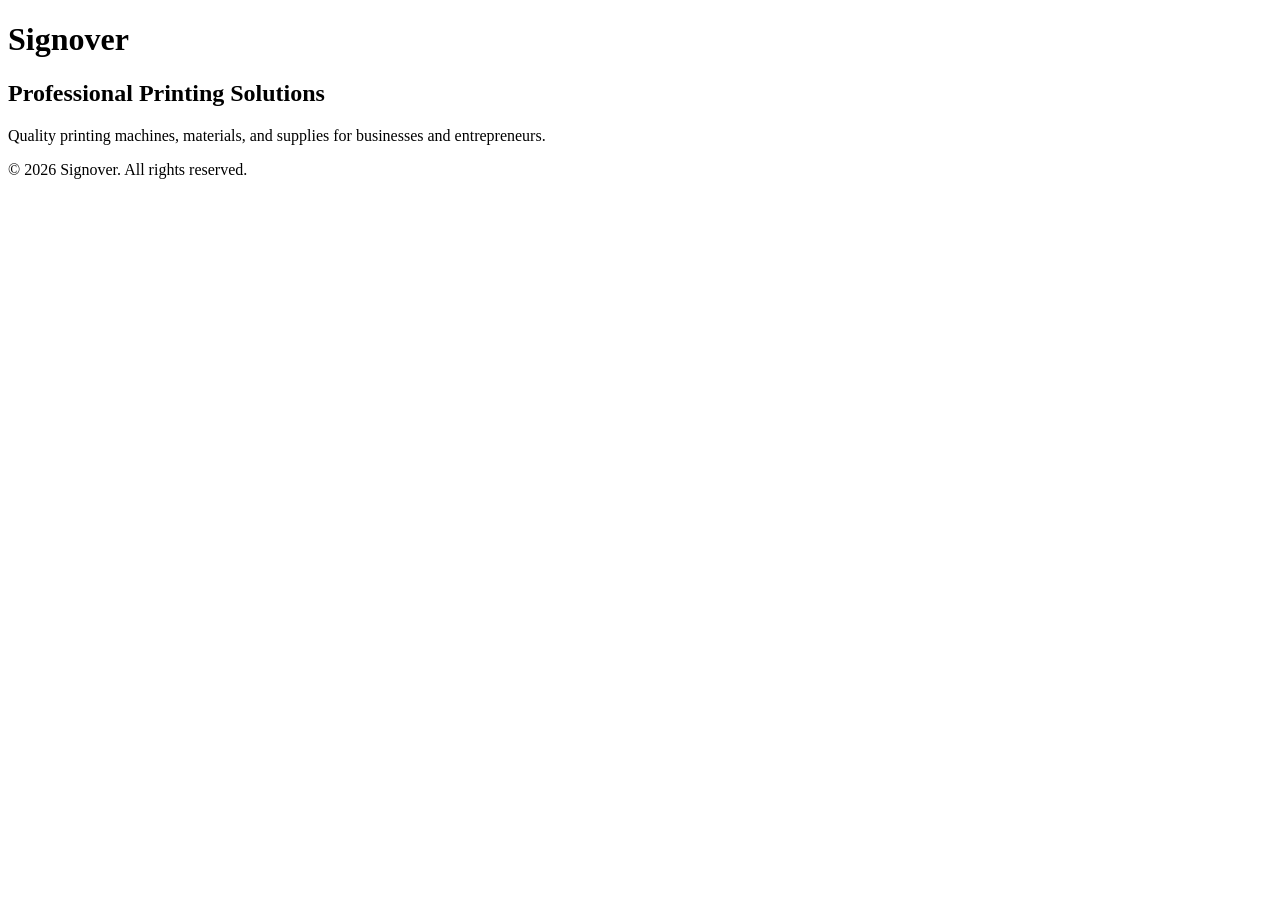
==== frontend/index.html @ e07a8430 "Create Signover website foundation" ====
<!DOCTYPE html>
<html lang="en">

<head>

    <meta charset="UTF-8">

    <meta name="viewport" content="width=device-width, initial-scale=1.0">

    <title>Signover | Printing Solutions</title>

    <link rel="stylesheet" href="css/style.css">

</head>


<body>


    <header>

        <h1>Signover</h1>

    </header>


    <main>

        <h2>Professional Printing Solutions</h2>

        <p>
            Quality printing machines, materials,
            and supplies for businesses and entrepreneurs.
        </p>

    </main>


    <footer>

        <p>
            © 2026 Signover. All rights reserved.
        </p>

    </footer>


</body>


</html>
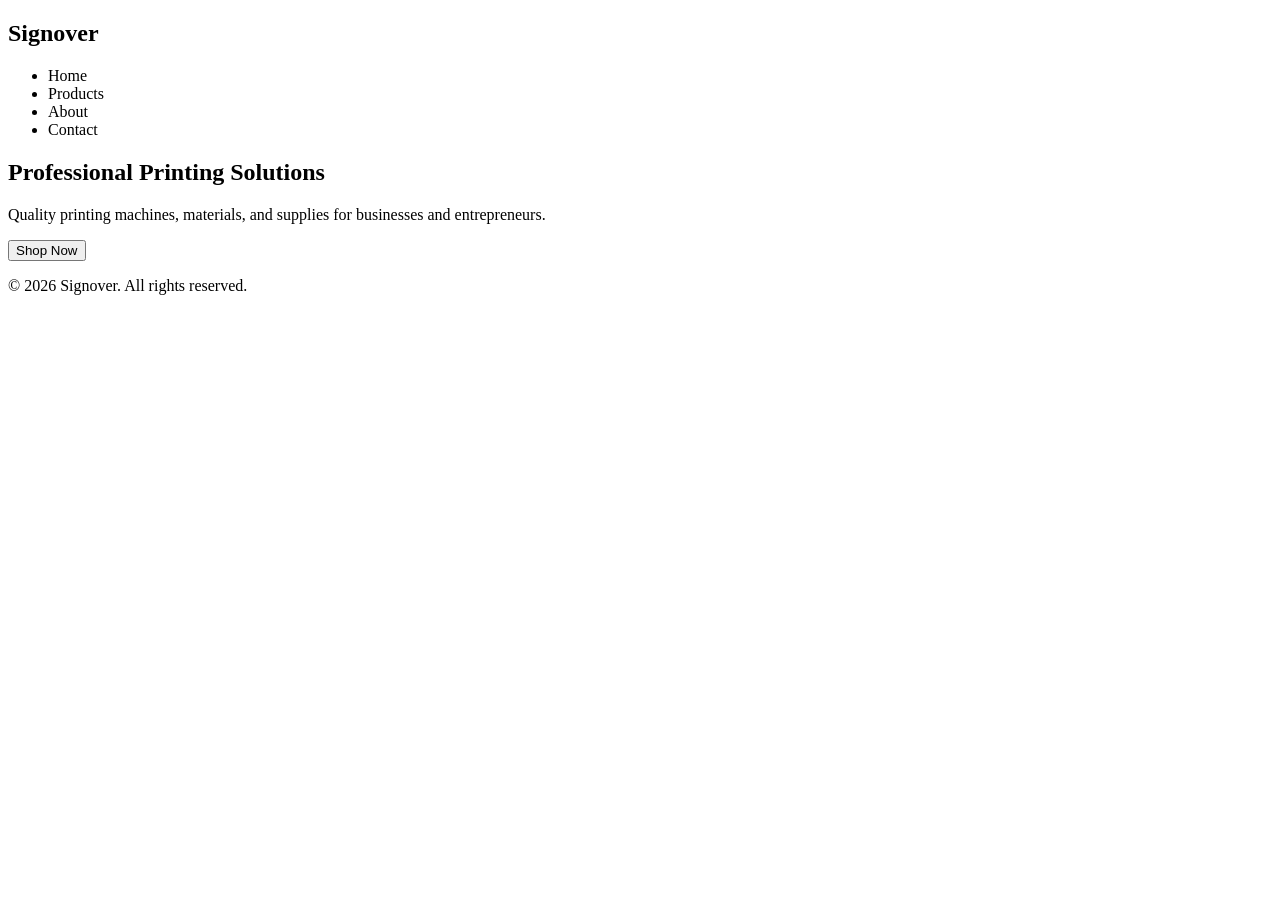
==== commit edcc9932: "frontend" ====
--- a/frontend/index.html
+++ b/frontend/index.html
@@ -2,40 +2,60 @@
 <html lang="en">
 
 <head>
-
     <meta charset="UTF-8">
-
     <meta name="viewport" content="width=device-width, initial-scale=1.0">
 
     <title>Signover | Printing Solutions</title>
 
     <link rel="stylesheet" href="css/style.css">
-
 </head>
 
 
 <body>
 
-
+    <!-- Navigation -->
     <header>
 
-        <h1>Signover</h1>
+        <nav>
+
+            <h1>Signover</h1>
+
+            <ul>
+                <li>Home</li>
+                <li>Products</li>
+                <li>About</li>
+                <li>Contact</li>
+            </ul>
+
+        </nav>
 
     </header>
 
 
+    <!-- Main Content -->
     <main>
 
-        <h2>Professional Printing Solutions</h2>
+        <section>
 
-        <p>
-            Quality printing machines, materials,
-            and supplies for businesses and entrepreneurs.
-        </p>
+            <h2>
+                Professional Printing Solutions
+            </h2>
+
+            <p>
+                Quality printing machines, materials,
+                and supplies for businesses and entrepreneurs.
+            </p>
+
+            <button>
+                Shop Now
+            </button>
+
+        </section>
 
     </main>
 
 
+    <!-- Footer -->
     <footer>
 
         <p>
@@ -47,5 +67,4 @@
 
 </body>
 
-
 </html>
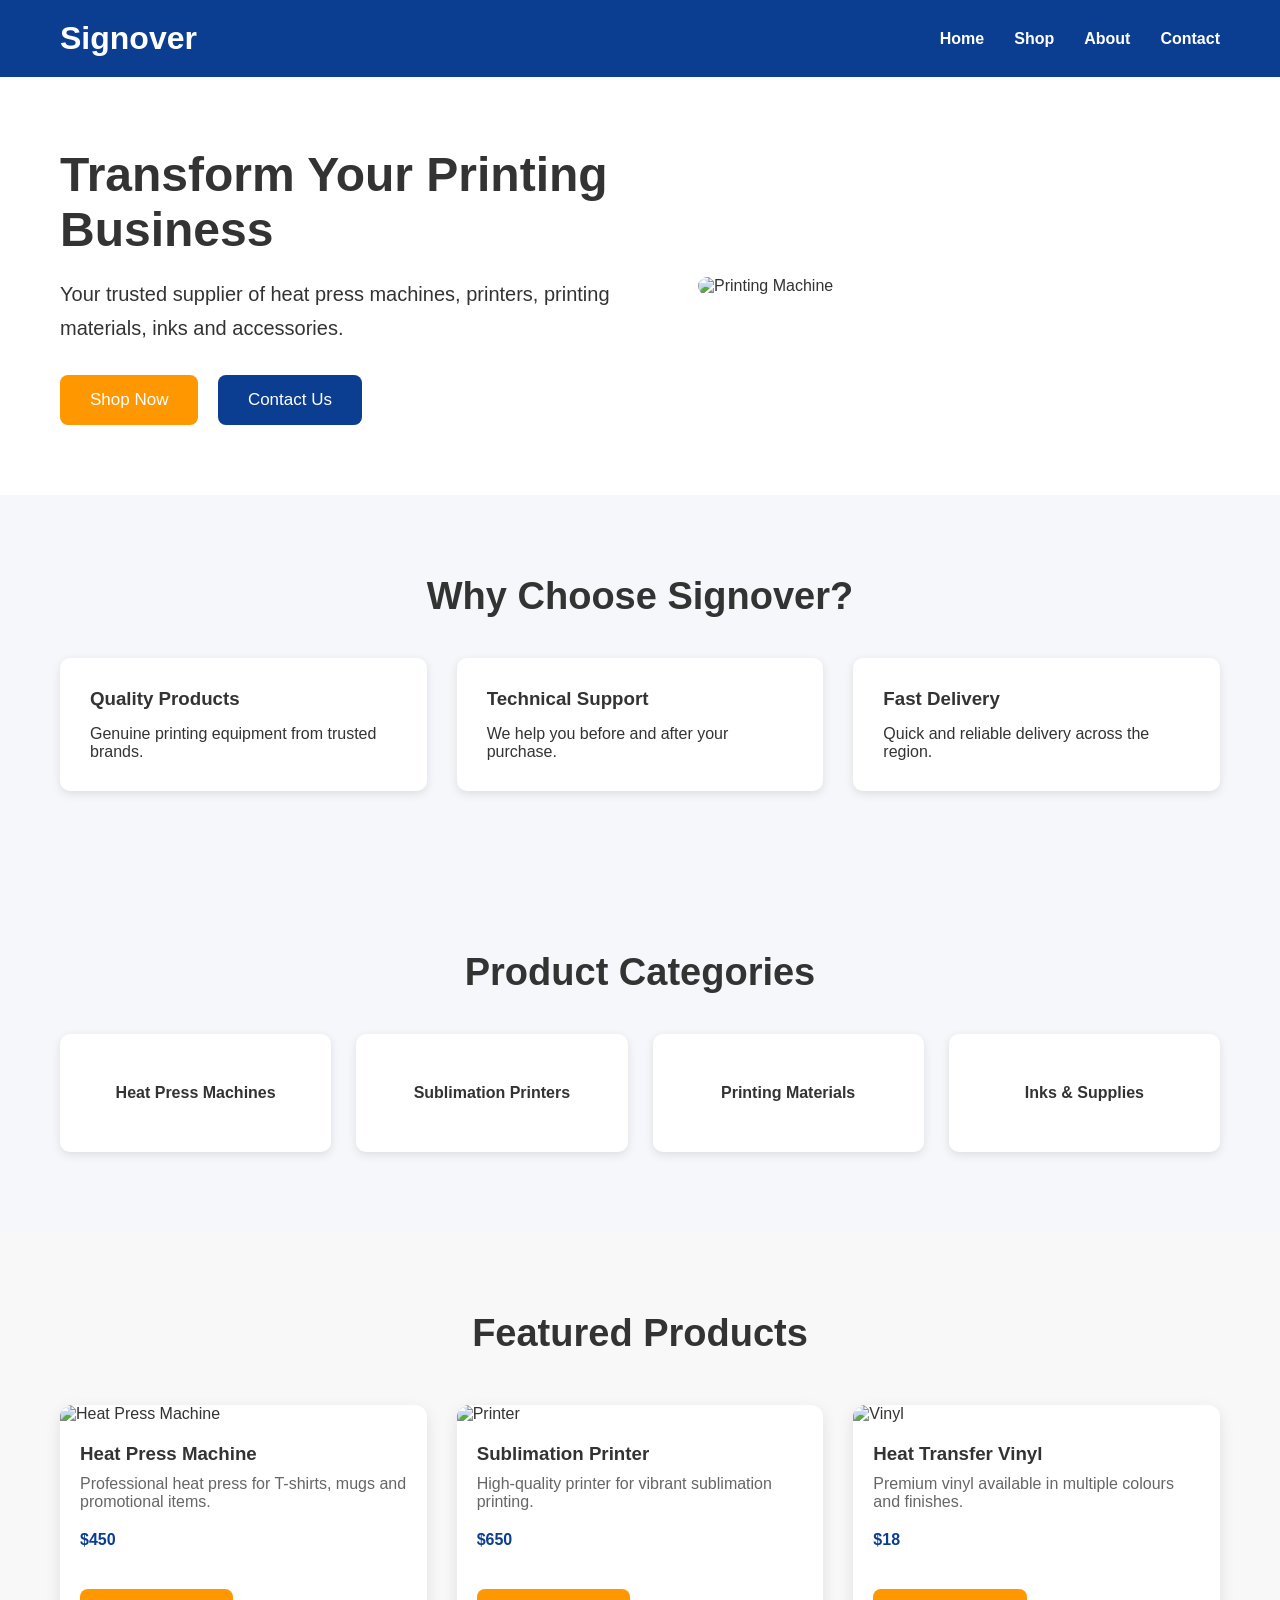
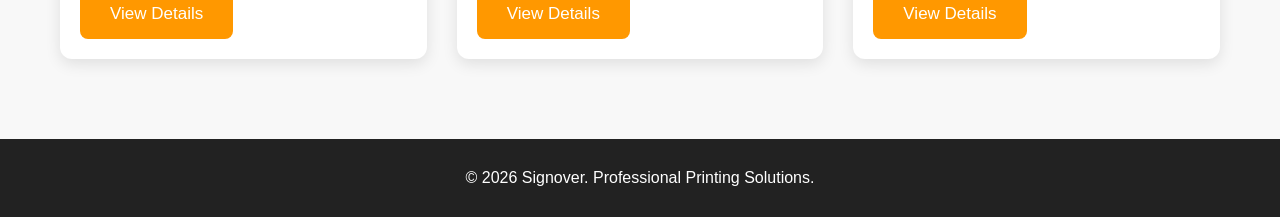
==== commit 336232d4: "new signover" ====
--- a/frontend/index.html
+++ b/frontend/index.html
@@ -2,18 +2,20 @@
 <html lang="en">
 
 <head>
+
     <meta charset="UTF-8">
     <meta name="viewport" content="width=device-width, initial-scale=1.0">
 
-    <title>Signover | Printing Solutions</title>
+    <title>Signover | Printing Machines & Supplies</title>
 
     <link rel="stylesheet" href="css/style.css">
+
 </head>
 
-
 <body>
 
-    <!-- Navigation -->
+    <!-- ================= HEADER ================= -->
+
     <header>
 
         <nav>
@@ -21,50 +23,207 @@
             <h1>Signover</h1>
 
             <ul>
-                <li>Home</li>
-                <li>Products</li>
-                <li>About</li>
-                <li>Contact</li>
+
+                <li><a href="#">Home</a></li>
+                <li><a href="#">Shop</a></li>
+                <li><a href="#">About</a></li>
+                <li><a href="#">Contact</a></li>
+
             </ul>
 
         </nav>
 
     </header>
 
-
-    <!-- Main Content -->
+    <!-- ================= HERO ================= -->
+
     <main>
 
-        <section>
-
-            <h2>
-                Professional Printing Solutions
-            </h2>
+        <section class="hero">
+
+            <div class="hero-text">
+
+                <h2>
+                    Transform Your Printing Business
+                </h2>
+
+                <p>
+
+                    Your trusted supplier of heat press machines,
+                    printers, printing materials,
+                    inks and accessories.
+
+                </p>
+
+                <button>Shop Now</button>
+
+                <button class="secondary-btn">
+                    Contact Us
+                </button>
+
+            </div>
+
+            <div class="hero-image">
+
+                <img
+                    src="images/printing-machine.jpg"
+                    alt="Printing Machine">
+
+            </div>
+
+        </section>
+        
+
+        <!-- ================= WHY US ================= -->
+
+        <section class="why-us">
+
+            <h2>Why Choose Signover?</h2>
+
+            <div class="features">
+
+                <div class="feature">
+
+                    <h3>Quality Products</h3>
+
+                    <p>
+                        Genuine printing equipment from trusted brands.
+                    </p>
+
+                </div>
+
+                <div class="feature">
+
+                    <h3>Technical Support</h3>
+
+                    <p>
+                        We help you before and after your purchase.
+                    </p>
+
+                </div>
+
+                <div class="feature">
+
+                    <h3>Fast Delivery</h3>
+
+                    <p>
+                        Quick and reliable delivery across the region.
+                    </p>
+
+                </div>
+
+            </div>
+
+        </section>
+
+        <!-- ================= CATEGORIES ================= -->
+
+        <section class="categories">
+
+            <h2>Product Categories</h2>
+
+            <div class="category-grid">
+
+                <div class="card">
+                    Heat Press Machines
+                </div>
+
+                <div class="card">
+                    Sublimation Printers
+                </div>
+
+                <div class="card">
+                    Printing Materials
+                </div>
+
+                <div class="card">
+                    Inks & Supplies
+                </div>
+
+            </div>
+
+        </section>
+
+        <!-- ================= FEATURED PRODUCTS ================= -->
+
+<section class="products">
+
+    <h2>Featured Products</h2>
+
+    <div class="product-grid">
+
+        <div class="product-card">
+
+            <img src="images/heat-press.jpg" alt="Heat Press Machine">
+
+            <h3>Heat Press Machine</h3>
 
             <p>
-                Quality printing machines, materials,
-                and supplies for businesses and entrepreneurs.
+                Professional heat press for T-shirts,
+                mugs and promotional items.
             </p>
 
-            <button>
-                Shop Now
-            </button>
-
-        </section>
+            <h4>$450</h4>
+
+            <button>View Details</button>
+
+        </div>
+
+
+        <div class="product-card">
+
+            <img src="images/printer.jpg" alt="Printer">
+
+            <h3>Sublimation Printer</h3>
+
+            <p>
+                High-quality printer for vibrant
+                sublimation printing.
+            </p>
+
+            <h4>$650</h4>
+
+            <button>View Details</button>
+
+        </div>
+
+
+        <div class="product-card">
+
+            <img src="images/vinyl.jpg" alt="Vinyl">
+
+            <h3>Heat Transfer Vinyl</h3>
+
+            <p>
+                Premium vinyl available in multiple
+                colours and finishes.
+            </p>
+
+            <h4>$18</h4>
+
+            <button>View Details</button>
+
+        </div>
+
+    </div>
+
+</section>
 
     </main>
 
-
-    <!-- Footer -->
+    <!-- ================= FOOTER ================= -->
+
     <footer>
 
         <p>
-            © 2026 Signover. All rights reserved.
+
+            © 2026 Signover.
+            Professional Printing Solutions.
+
         </p>
 
     </footer>
 
-
 </body>
 
 </html>
--- a/frontend/css/style.css
+++ b/frontend/css/style.css
@@ -0,0 +1,346 @@
+/* =========================
+   GLOBAL STYLES
+========================= */
+
+*{
+    margin:0;
+    padding:0;
+    box-sizing:border-box;
+}
+
+body{
+
+    font-family:Arial, Helvetica, sans-serif;
+    background:#f5f7fa;
+    color:#333;
+
+}
+
+/* =========================
+   HEADER
+========================= */
+
+header{
+
+    background:#0b3d91;
+    padding:20px 60px;
+
+}
+
+nav{
+
+    display:flex;
+    justify-content:space-between;
+    align-items:center;
+
+}
+
+nav h1{
+
+    color:white;
+    font-size:32px;
+
+}
+
+nav ul{
+
+    display:flex;
+    gap:30px;
+    list-style:none;
+
+}
+
+nav a{
+
+    text-decoration:none;
+    color:white;
+    font-weight:bold;
+
+}
+
+nav a:hover{
+
+    color:#ff9800;
+
+}
+
+/* =========================
+   HERO SECTION
+========================= */
+
+.hero{
+
+    display:flex;
+    justify-content:space-between;
+    align-items:center;
+
+    padding:70px 60px;
+
+    background:white;
+
+}
+
+.hero-text{
+
+    width:50%;
+
+}
+
+.hero-text h2{
+
+    font-size:48px;
+    margin-bottom:20px;
+
+}
+
+.hero-text p{
+
+    font-size:20px;
+    line-height:1.7;
+    margin-bottom:30px;
+
+}
+
+.hero-image{
+
+    width:45%;
+
+}
+
+.hero-image img{
+
+    width:100%;
+    border-radius:15px;
+
+}
+
+/* =========================
+   BUTTONS
+========================= */
+
+button{
+
+    background:#ff9800;
+    color:white;
+
+    border:none;
+
+    padding:15px 30px;
+
+    margin-right:15px;
+
+    font-size:17px;
+
+    cursor:pointer;
+
+    border-radius:8px;
+
+}
+
+.secondary-btn{
+
+    background:#0b3d91;
+
+}
+
+button:hover{
+
+    opacity:.9;
+
+}
+
+/* =========================
+   WHY US
+========================= */
+
+.why-us{
+
+    padding:80px 60px;
+
+}
+
+.why-us h2{
+
+    text-align:center;
+
+    margin-bottom:40px;
+
+    font-size:38px;
+
+}
+
+.features{
+
+    display:flex;
+    gap:30px;
+
+}
+
+.feature{
+
+    flex:1;
+
+    background:white;
+
+    padding:30px;
+
+    border-radius:10px;
+
+    box-shadow:0 3px 10px rgba(0,0,0,.1);
+
+}
+
+.feature h3{
+
+    margin-bottom:15px;
+
+}
+
+/* =========================
+   CATEGORIES
+========================= */
+
+.categories{
+
+    padding:80px 60px;
+
+}
+
+.categories h2{
+
+    text-align:center;
+
+    margin-bottom:40px;
+
+    font-size:38px;
+
+}
+
+.category-grid{
+
+    display:grid;
+
+    grid-template-columns:repeat(4,1fr);
+
+    gap:25px;
+
+}
+
+.card{
+
+    background:white;
+
+    padding:50px 20px;
+
+    text-align:center;
+
+    font-weight:bold;
+
+    border-radius:10px;
+
+    box-shadow:0 3px 10px rgba(0,0,0,.1);
+
+    cursor:pointer;
+
+    transition:.3s;
+
+}
+
+.card:hover{
+
+    transform:translateY(-8px);
+
+}
+
+/* =========================
+   FOOTER
+========================= */
+
+footer{
+
+    background:#222;
+
+    color:white;
+
+    text-align:center;
+
+    padding:30px;
+
+}
+
+/* =========================
+   FEATURED PRODUCTS
+========================= */
+
+.products{
+
+    padding:80px 60px;
+    background:#f8f8f8;
+
+}
+
+.products h2{
+
+    text-align:center;
+    margin-bottom:50px;
+    font-size:38px;
+
+}
+
+.product-grid{
+
+    display:grid;
+    grid-template-columns:repeat(3,1fr);
+    gap:30px;
+
+}
+
+.product-card{
+
+    background:white;
+    border-radius:12px;
+    overflow:hidden;
+    box-shadow:0 5px 15px rgba(0,0,0,.1);
+    transition:.3s;
+
+}
+
+.product-card:hover{
+
+    transform:translateY(-10px);
+
+}
+
+.product-card img{
+
+    width:100%;
+    height:220px;
+    object-fit:cover;
+
+}
+
+.product-card h3{
+
+    padding:20px 20px 10px;
+
+}
+
+.product-card p{
+
+    padding:0 20px;
+    color:#666;
+
+}
+
+.product-card h4{
+
+    padding:20px;
+    color:#0b3d91;
+
+}
+
+.product-card button{
+
+    margin:20px;
+
+}
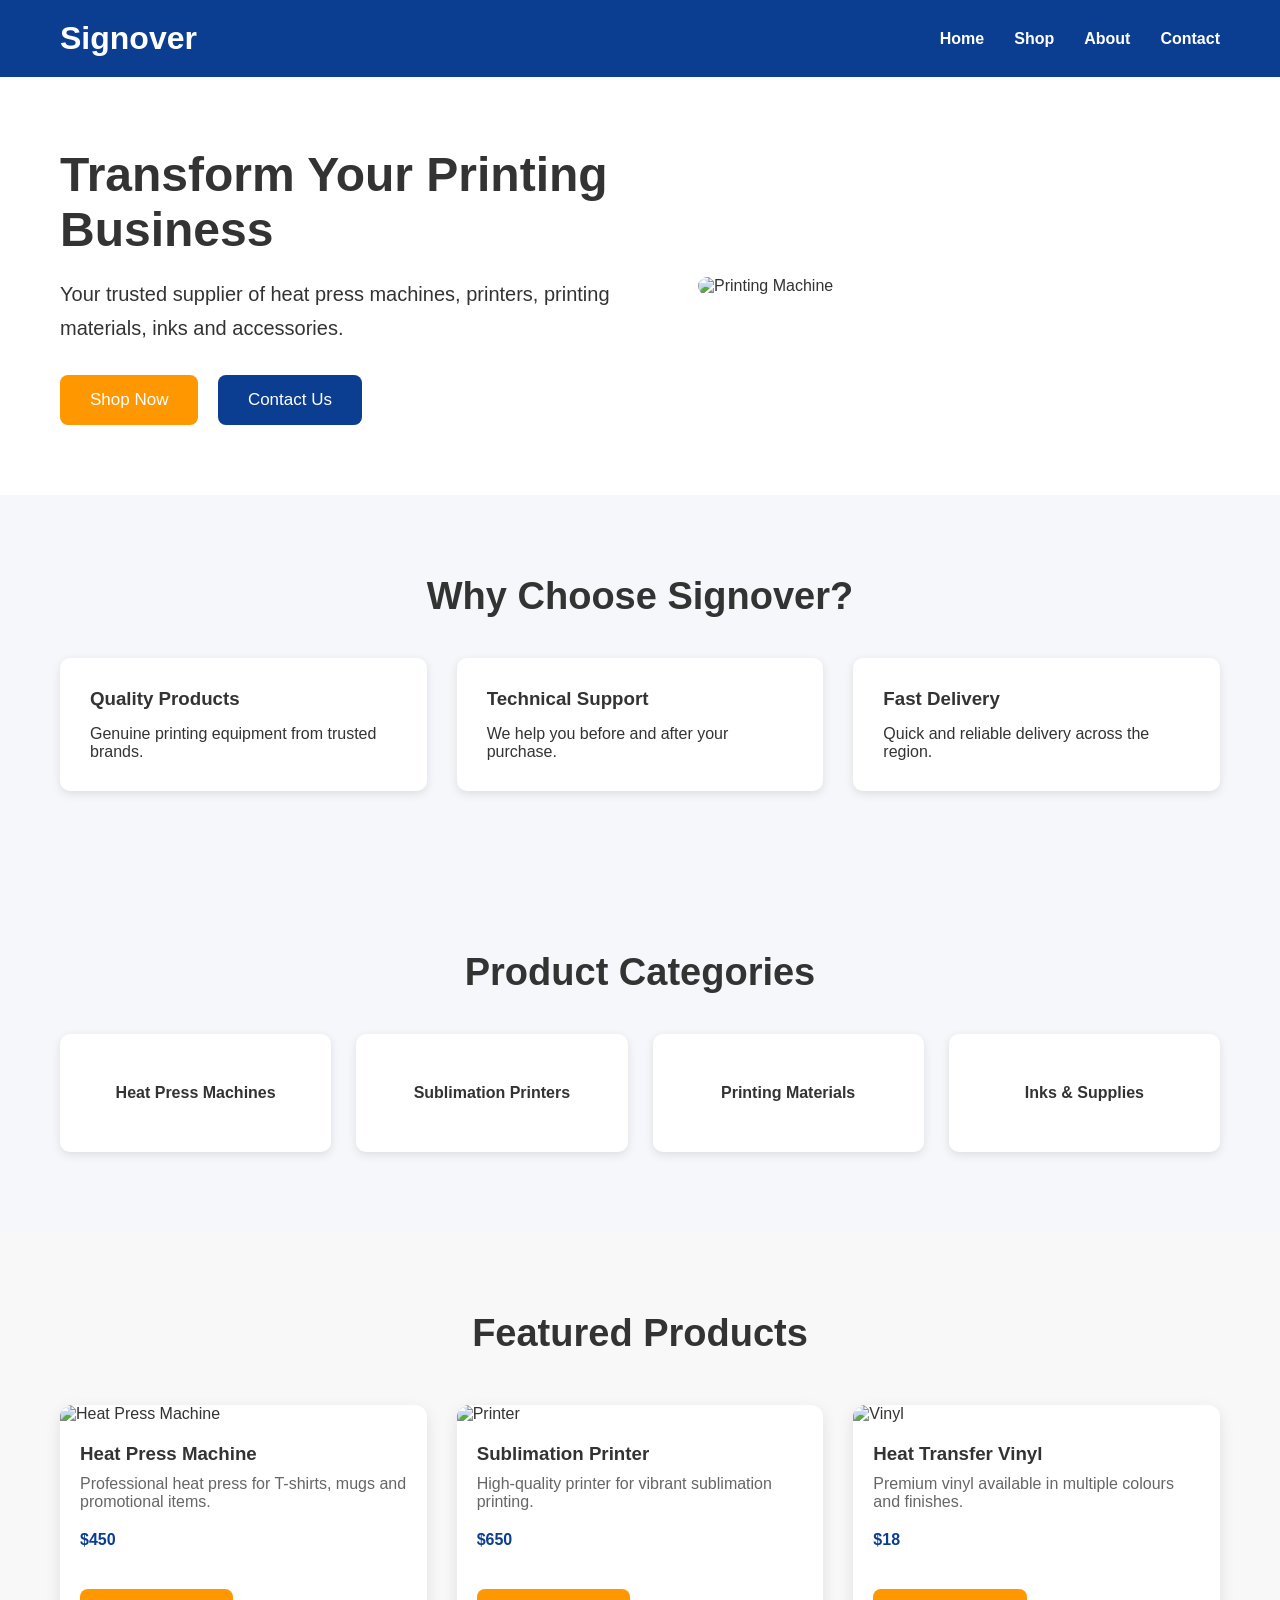
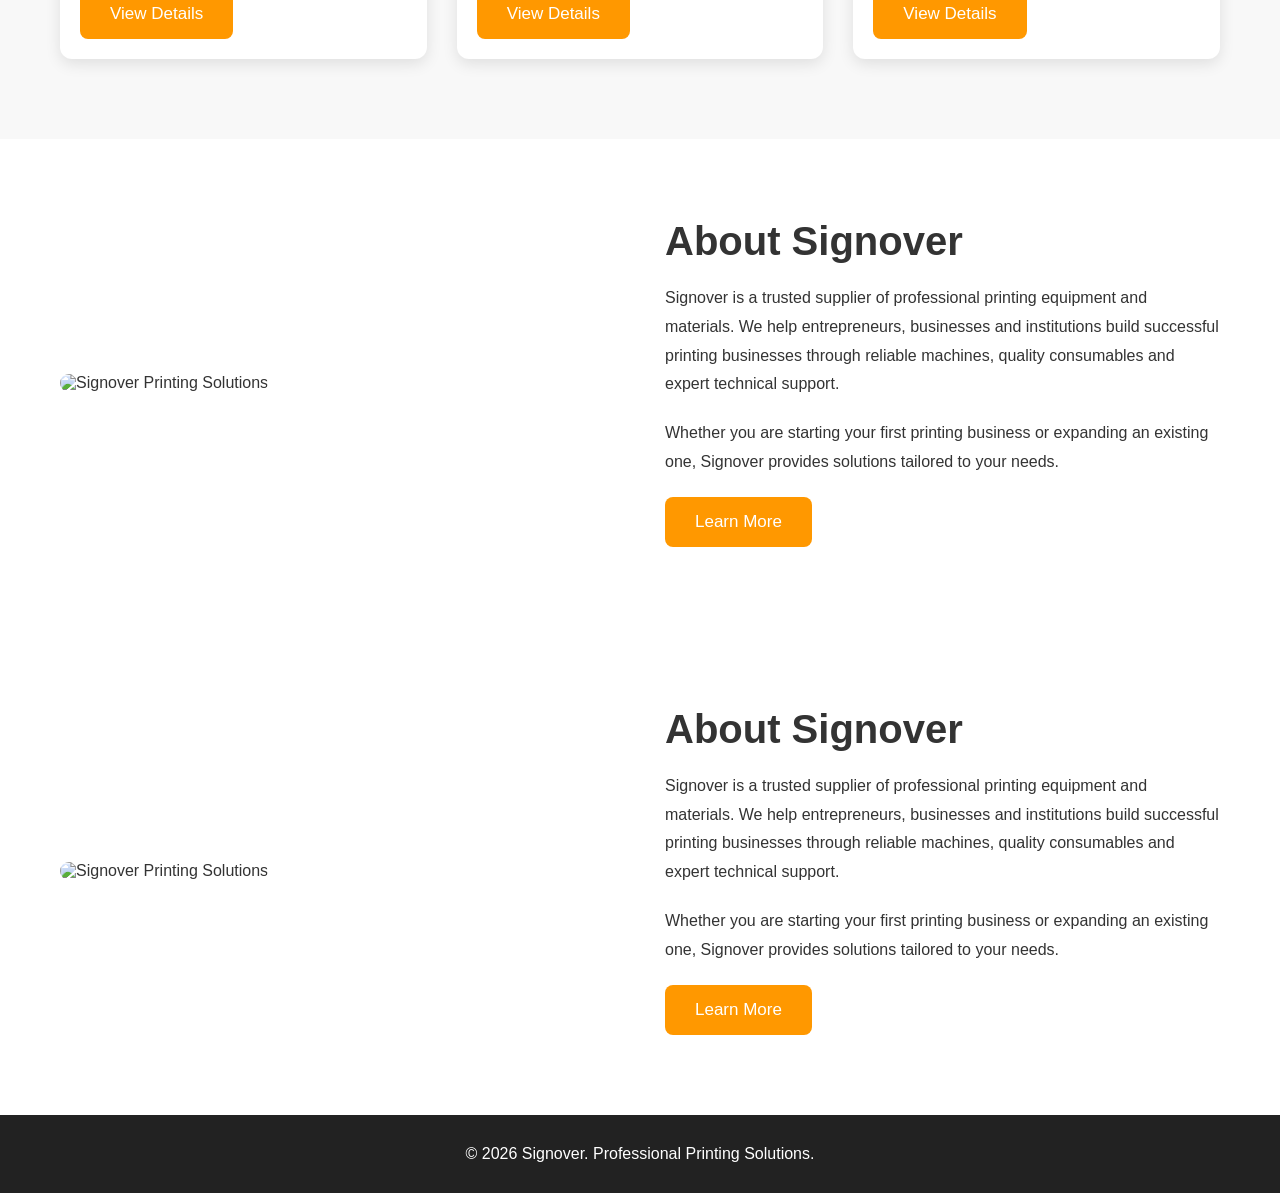
==== commit 94d534ce: "Add About section and featured brands" ====
--- a/frontend/index.html
+++ b/frontend/index.html
@@ -209,6 +209,86 @@
 
 </section>
 
+<!-- ================= ABOUT ================= -->
+
+<section class="about">
+
+    <div class="about-image">
+
+        <img src="assets/images/hero/about-signover.jpg"
+             alt="Signover Printing Solutions">
+
+    </div>
+
+    <div class="about-text">
+
+        <h2>About Signover</h2>
+
+        <p>
+
+            Signover is a trusted supplier of professional
+            printing equipment and materials. We help
+            entrepreneurs, businesses and institutions
+            build successful printing businesses through
+            reliable machines, quality consumables and
+            expert technical support.
+
+        </p>
+
+        <p>
+
+            Whether you are starting your first printing
+            business or expanding an existing one,
+            Signover provides solutions tailored to your needs.
+
+        </p>
+
+        <button>Learn More</button>
+
+    </div>
+
+</section>
+
+<!-- ================= ABOUT ================= -->
+
+<section class="about">
+
+    <div class="about-image">
+
+        <img src="assets/images/hero/about-signover.jpg"
+             alt="Signover Printing Solutions">
+
+    </div>
+
+    <div class="about-text">
+
+        <h2>About Signover</h2>
+
+        <p>
+
+            Signover is a trusted supplier of professional
+            printing equipment and materials. We help
+            entrepreneurs, businesses and institutions
+            build successful printing businesses through
+            reliable machines, quality consumables and
+            expert technical support.
+
+        </p>
+
+        <p>
+
+            Whether you are starting your first printing
+            business or expanding an existing one,
+            Signover provides solutions tailored to your needs.
+
+        </p>
+
+        <button>Learn More</button>
+
+    </div>
+
+</section>
+
     </main>
 
     <!-- ================= FOOTER ================= -->
--- a/frontend/css/style.css
+++ b/frontend/css/style.css
@@ -343,4 +343,55 @@
 
     margin:20px;
 
+}
+
+/* =========================
+   ABOUT SECTION
+========================= */
+
+.about{
+
+    display:flex;
+    justify-content:space-between;
+    align-items:center;
+
+    padding:80px 60px;
+
+    background:white;
+
+    gap:50px;
+
+}
+
+.about-image{
+
+    flex:1;
+
+}
+
+.about-image img{
+
+    width:100%;
+    border-radius:15px;
+
+}
+
+.about-text{
+
+    flex:1;
+
+}
+
+.about-text h2{
+
+    font-size:40px;
+    margin-bottom:20px;
+
+}
+
+.about-text p{
+
+    margin-bottom:20px;
+    line-height:1.8;
+
 }
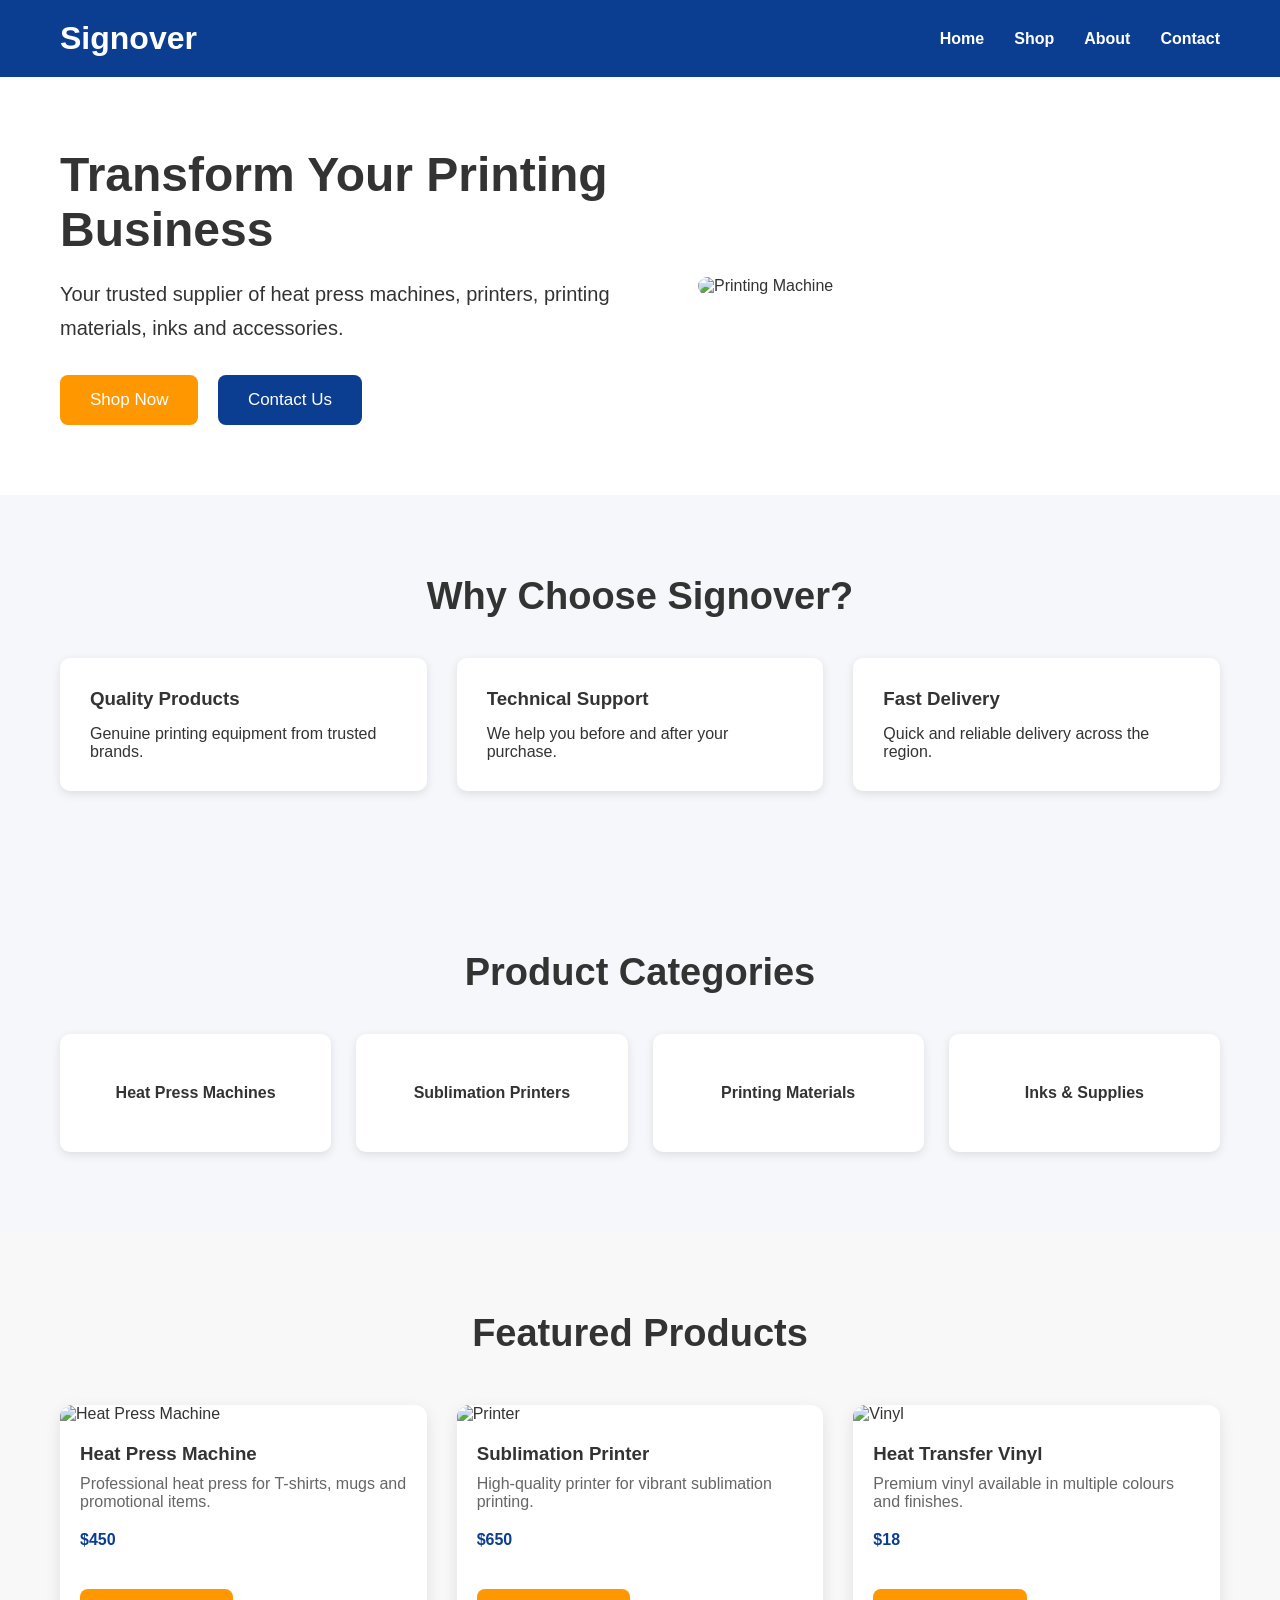
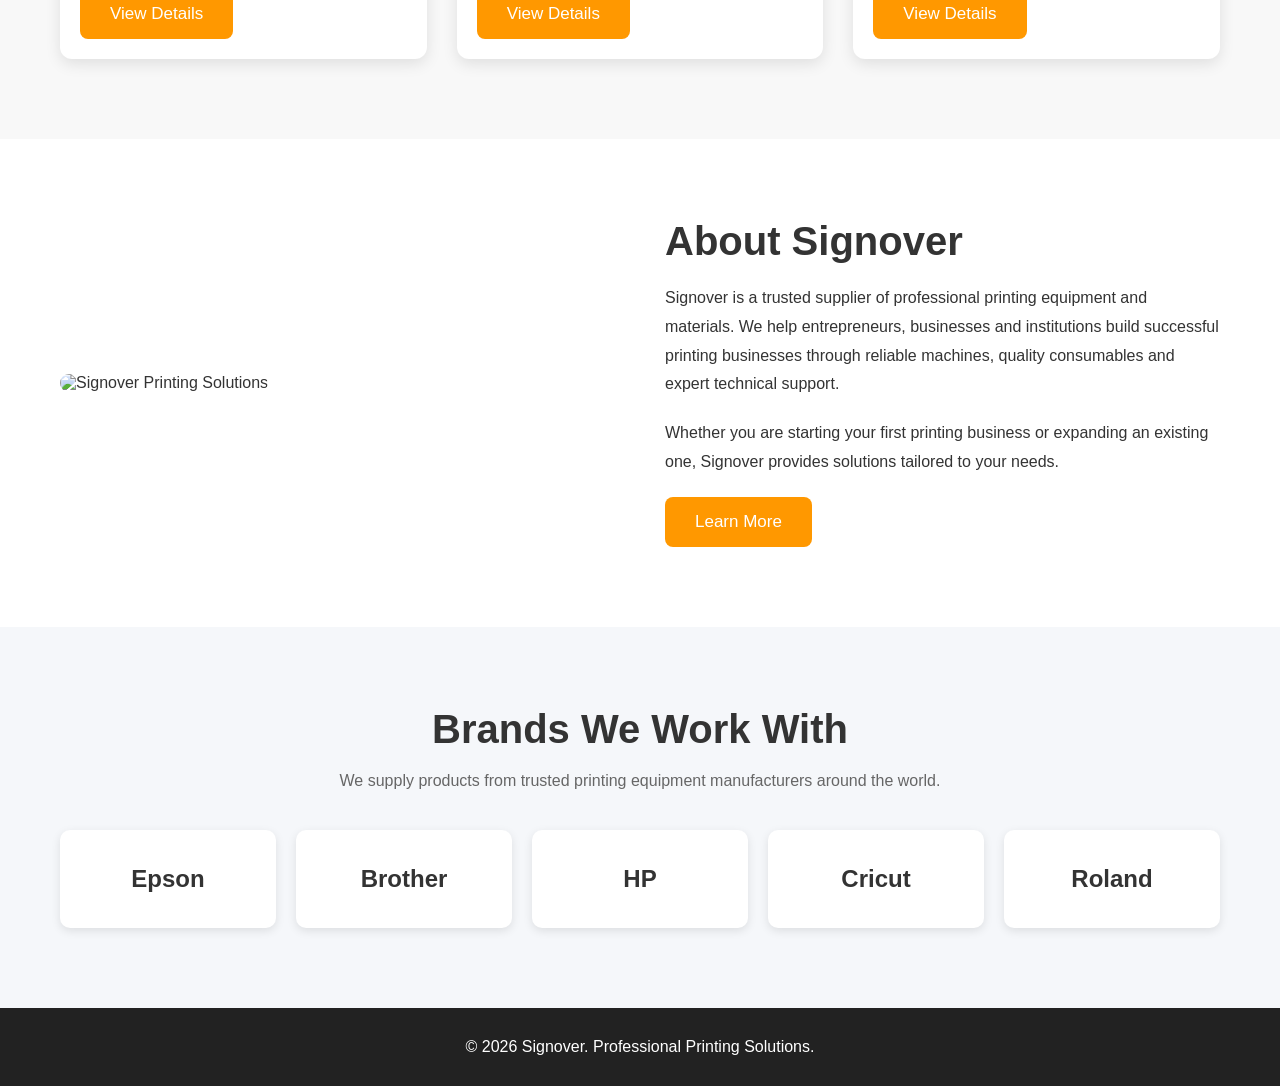
==== commit 923fdbb1: "featured brands" ====
--- a/frontend/index.html
+++ b/frontend/index.html
@@ -249,41 +249,28 @@
 
 </section>
 
-<!-- ================= ABOUT ================= -->
-
-<section class="about">
-
-    <div class="about-image">
-
-        <img src="assets/images/hero/about-signover.jpg"
-             alt="Signover Printing Solutions">
-
-    </div>
-
-    <div class="about-text">
-
-        <h2>About Signover</h2>
-
-        <p>
-
-            Signover is a trusted supplier of professional
-            printing equipment and materials. We help
-            entrepreneurs, businesses and institutions
-            build successful printing businesses through
-            reliable machines, quality consumables and
-            expert technical support.
-
-        </p>
-
-        <p>
-
-            Whether you are starting your first printing
-            business or expanding an existing one,
-            Signover provides solutions tailored to your needs.
-
-        </p>
-
-        <button>Learn More</button>
+<!-- ================= FEATURED BRANDS ================= -->
+
+<section class="brands">
+
+    <h2>Brands We Work With</h2>
+
+    <p>
+        We supply products from trusted printing
+        equipment manufacturers around the world.
+    </p>
+
+    <div class="brand-grid">
+
+        <div class="brand-card">Epson</div>
+
+        <div class="brand-card">Brother</div>
+
+        <div class="brand-card">HP</div>
+
+        <div class="brand-card">Cricut</div>
+
+        <div class="brand-card">Roland</div>
 
     </div>
 
--- a/frontend/css/style.css
+++ b/frontend/css/style.css
@@ -394,4 +394,63 @@
     margin-bottom:20px;
     line-height:1.8;
 
+}
+
+/* =========================
+   BRANDS
+========================= */
+
+.brands{
+
+    padding:80px 60px;
+    background:#f5f7fa;
+    text-align:center;
+
+}
+
+.brands h2{
+
+    font-size:40px;
+    margin-bottom:20px;
+
+}
+
+.brands p{
+
+    margin-bottom:40px;
+    color:#666;
+
+}
+
+.brand-grid{
+
+    display:grid;
+    grid-template-columns:repeat(5,1fr);
+    gap:20px;
+
+}
+
+.brand-card{
+
+    background:white;
+
+    padding:35px;
+
+    font-size:24px;
+
+    font-weight:bold;
+
+    border-radius:10px;
+
+    box-shadow:0 3px 10px rgba(0,0,0,.1);
+
+    transition:.3s;
+
+}
+
+.brand-card:hover{
+
+    background:#0b3d91;
+    color:white;
+
 }
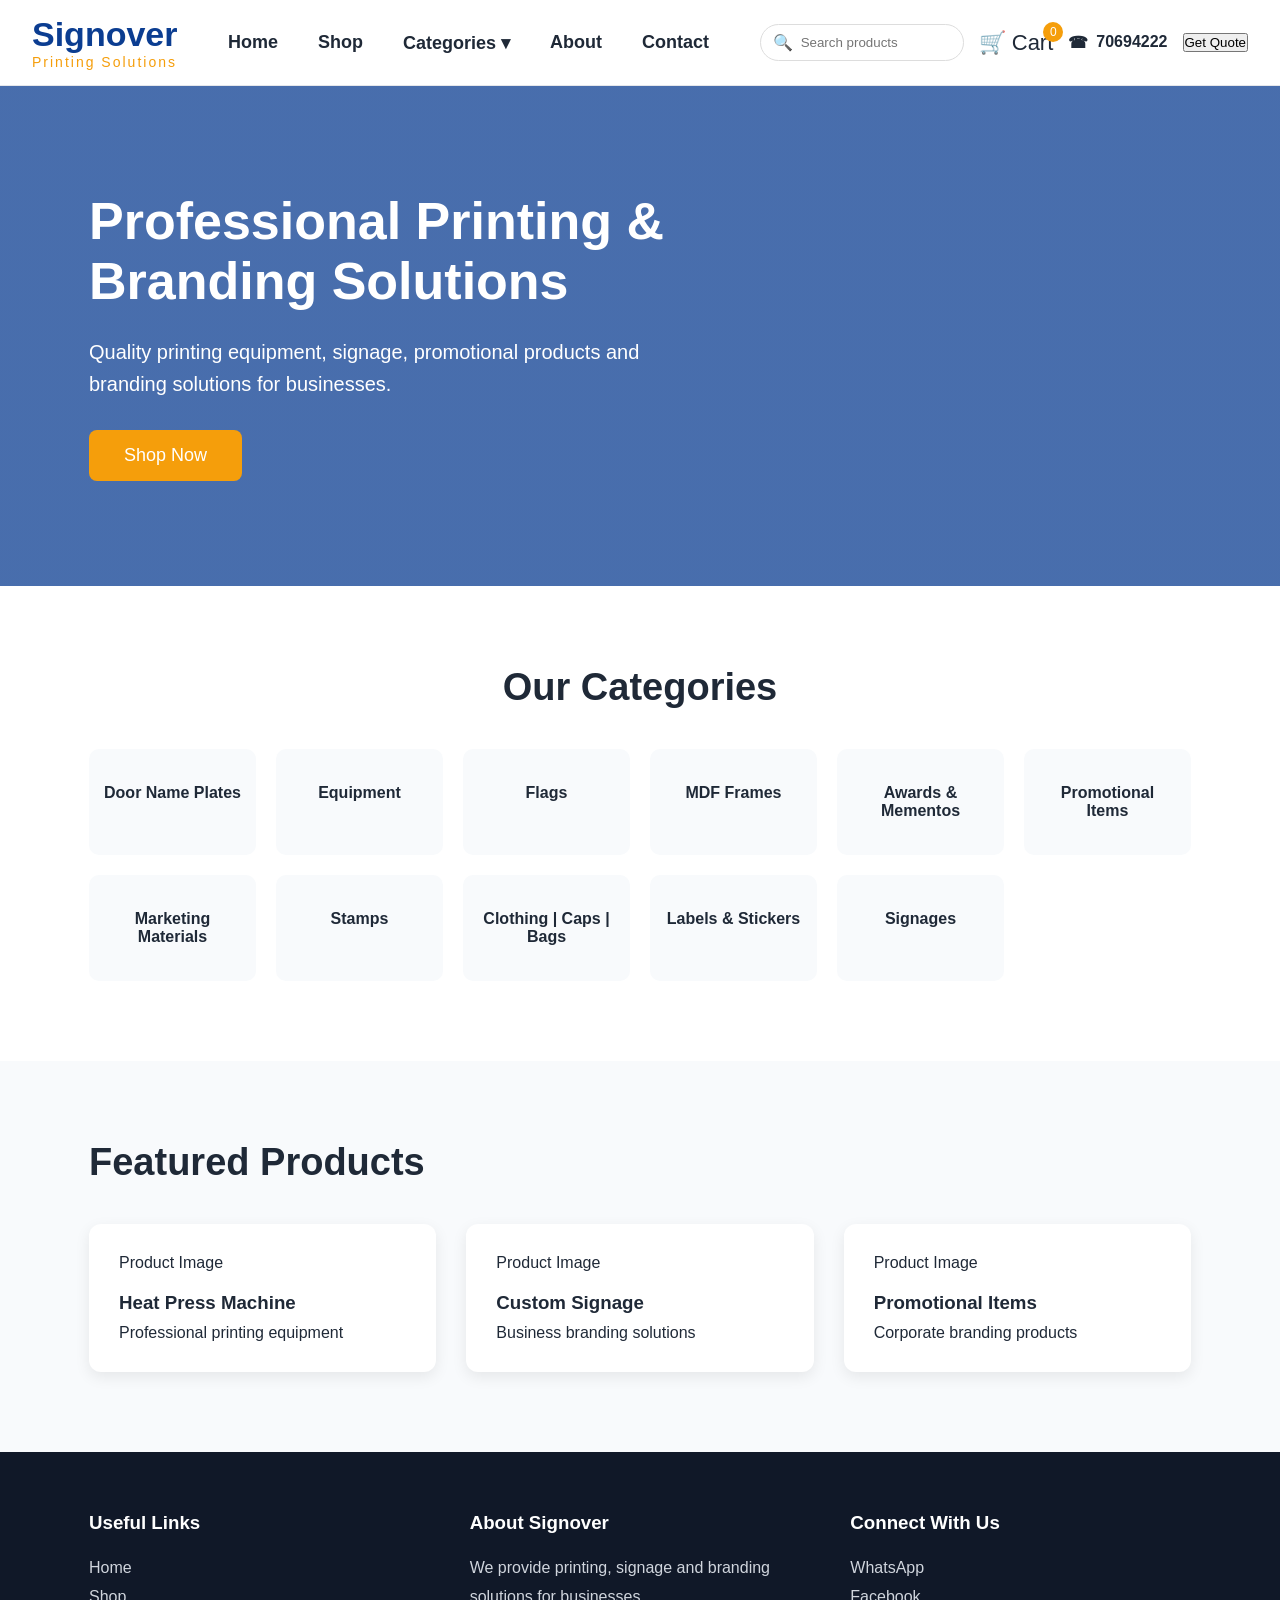
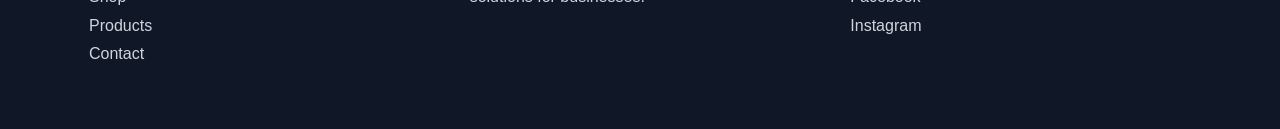
==== commit d370d8ff: "all the updates for css/shop, css/style. index, js/products, and shop" ====
--- a/frontend/index.html
+++ b/frontend/index.html
@@ -4,293 +4,505 @@
 <head>
 
     <meta charset="UTF-8">
+
     <meta name="viewport" content="width=device-width, initial-scale=1.0">
 
-    <title>Signover | Printing Machines & Supplies</title>
-
+    <title>Signover | Printing & Branding Solutions</title>
+
+
+    <!-- Main CSS -->
     <link rel="stylesheet" href="css/style.css">
 
+
 </head>
 
+
 <body>
 
-    <!-- ================= HEADER ================= -->
-
-    <header>
+
+<!-- ================= HEADER ================= -->
+
+<header>
+
+    <div class="container">
 
         <nav>
 
-            <h1>Signover</h1>
-
-            <ul>
-
-                <li><a href="#">Home</a></li>
-                <li><a href="#">Shop</a></li>
-                <li><a href="#">About</a></li>
-                <li><a href="#">Contact</a></li>
+
+            <!-- LOGO -->
+
+            <div class="logo">
+
+                <h1>Signover</h1>
+
+                <span>Printing Solutions</span>
+
+            </div>
+
+
+
+            <!-- NAVIGATION LINKS -->
+
+            <ul class="nav-links">
+
+
+                <li>
+                    <a href="index.html">Home</a>
+                </li>
+
+
+                <li>
+                    <a href="shop.html">Shop</a>
+                </li>
+
+
+                <li class="dropdown">
+
+                    <a href="#">
+                        Categories ▾
+                    </a>
+
+
+                    <ul class="dropdown-menu">
+
+
+                        <li>
+                            <a href="#">Door Name Plates</a>
+                        </li>
+
+
+                        <li>
+                            <a href="#">Equipment</a>
+                        </li>
+
+
+                        <li>
+                            <a href="#">Flags</a>
+                        </li>
+
+
+                        <li>
+                            <a href="#">MDF Frames</a>
+                        </li>
+
+
+                        <li>
+                            <a href="#">Awards & Mementos</a>
+                        </li>
+
+
+                        <li>
+                            <a href="#">Promotional Items</a>
+                        </li>
+
+
+                        <li>
+                            <a href="#">Marketing Materials</a>
+                        </li>
+
+
+                        <li>
+                            <a href="#">Stamps</a>
+                        </li>
+
+
+                        <li>
+                            <a href="#">Clothing | Caps | Bags</a>
+                        </li>
+
+
+                        <li>
+                            <a href="#">Labels & Stickers</a>
+                        </li>
+
+
+                        <li>
+                            <a href="#">Signages</a>
+                        </li>
+
+
+                    </ul>
+
+
+                </li>
+
+
+
+                <li>
+                    <a href="about.html">About</a>
+                </li>
+
+
+                <li>
+                    <a href="contact.html">Contact</a>
+                </li>
+
 
             </ul>
 
+
+
+
+            <!-- ACTIONS -->
+
+            <div class="nav-actions">
+
+
+                <div class="search-box">
+
+                    🔍
+
+                    <input 
+                    type="text" 
+                    placeholder="Search products">
+
+                </div>
+
+
+
+                <a href="cart.html" class="cart">
+
+                    🛒 Cart
+
+                    <span class="cart-count">
+                        0
+                    </span>
+
+                </a>
+
+
+
+                <div class="phone">
+
+                    ☎
+
+                    <span>
+                        70694222
+                    </span>
+
+                </div>
+
+
+
+                <button>
+                    Get Quote
+                </button>
+
+
+            </div>
+
+
+
         </nav>
 
-    </header>
-
-    <!-- ================= HERO ================= -->
-
-    <main>
-
-        <section class="hero">
-
-            <div class="hero-text">
-
-                <h2>
-                    Transform Your Printing Business
-                </h2>
-
-                <p>
-
-                    Your trusted supplier of heat press machines,
-                    printers, printing materials,
-                    inks and accessories.
-
-                </p>
-
-                <button>Shop Now</button>
-
-                <button class="secondary-btn">
-                    Contact Us
-                </button>
-
-            </div>
-
-            <div class="hero-image">
-
-                <img
-                    src="images/printing-machine.jpg"
-                    alt="Printing Machine">
-
-            </div>
-
-        </section>
-        
-
-        <!-- ================= WHY US ================= -->
-
-        <section class="why-us">
-
-            <h2>Why Choose Signover?</h2>
-
-            <div class="features">
-
-                <div class="feature">
-
-                    <h3>Quality Products</h3>
-
-                    <p>
-                        Genuine printing equipment from trusted brands.
-                    </p>
-
-                </div>
-
-                <div class="feature">
-
-                    <h3>Technical Support</h3>
-
-                    <p>
-                        We help you before and after your purchase.
-                    </p>
-
-                </div>
-
-                <div class="feature">
-
-                    <h3>Fast Delivery</h3>
-
-                    <p>
-                        Quick and reliable delivery across the region.
-                    </p>
-
-                </div>
-
-            </div>
-
-        </section>
-
-        <!-- ================= CATEGORIES ================= -->
-
-        <section class="categories">
-
-            <h2>Product Categories</h2>
-
-            <div class="category-grid">
-
-                <div class="card">
-                    Heat Press Machines
-                </div>
-
-                <div class="card">
-                    Sublimation Printers
-                </div>
-
-                <div class="card">
-                    Printing Materials
-                </div>
-
-                <div class="card">
-                    Inks & Supplies
-                </div>
-
-            </div>
-
-        </section>
-
-        <!-- ================= FEATURED PRODUCTS ================= -->
+
+    </div>
+
+
+</header>
+
+
+<!-- ================= MAIN ================= -->
+
+<main>
+
+
+
+    <!-- HERO SECTION -->
+
+   <!-- ================= HERO SECTION ================= -->
+
+<section class="hero">
+
+
+    <div class="container">
+
+
+        <div class="hero-content">
+
+
+            <h2>
+                Professional Printing &
+                Branding Solutions
+            </h2>
+
+
+            <p>
+                Quality printing equipment,
+                signage, promotional products
+                and branding solutions for
+                businesses.
+            </p>
+
+
+            <button>
+                Shop Now
+            </button>
+
+
+        </div>
+
+
+    </div>
+
+
+</section>
+
+
+
+
+  <!-- ================= PRODUCT CATEGORIES ================= -->
+
+<section class="categories">
+
+
+    <div class="container">
+
+
+        <h2>
+            Our Categories
+        </h2>
+
+
+
+        <div class="category-grid">
+
+
+            <div class="category-card">
+                Door Name Plates
+            </div>
+
+
+            <div class="category-card">
+                Equipment
+            </div>
+
+
+            <div class="category-card">
+                Flags
+            </div>
+
+
+            <div class="category-card">
+                MDF Frames
+            </div>
+
+
+            <div class="category-card">
+                Awards & Mementos
+            </div>
+
+
+            <div class="category-card">
+                Promotional Items
+            </div>
+
+
+            <div class="category-card">
+                Marketing Materials
+            </div>
+
+
+            <div class="category-card">
+                Stamps
+            </div>
+
+
+            <div class="category-card">
+                Clothing | Caps | Bags
+            </div>
+
+
+            <div class="category-card">
+                Labels & Stickers
+            </div>
+
+
+            <div class="category-card">
+                Signages
+            </div>
+
+
+        </div>
+
+
+    </div>
+
+
+</section>
+
+   <!-- ================= FEATURED PRODUCTS ================= -->
 
 <section class="products">
 
-    <h2>Featured Products</h2>
-
-    <div class="product-grid">
-
-        <div class="product-card">
-
-            <img src="images/heat-press.jpg" alt="Heat Press Machine">
-
-            <h3>Heat Press Machine</h3>
-
-            <p>
-                Professional heat press for T-shirts,
-                mugs and promotional items.
-            </p>
-
-            <h4>$450</h4>
-
-            <button>View Details</button>
+
+    <div class="container">
+
+
+        <h2>
+            Featured Products
+        </h2>
+
+
+
+        <div class="product-grid">
+
+
+            <div class="product-card">
+
+                Product Image
+
+
+                <h3>
+                    Heat Press Machine
+                </h3>
+
+
+                <p>
+                    Professional printing equipment
+                </p>
+
+
+            </div>
+
+
+
+
+            <div class="product-card">
+
+
+                Product Image
+
+
+                <h3>
+                    Custom Signage
+                </h3>
+
+
+                <p>
+                    Business branding solutions
+                </p>
+
+
+            </div>
+
+
+
+
+            <div class="product-card">
+
+
+                Product Image
+
+
+                <h3>
+                    Promotional Items
+                </h3>
+
+
+                <p>
+                    Corporate branding products
+                </p>
+
+
+            </div>
+
 
         </div>
 
 
-        <div class="product-card">
-
-            <img src="images/printer.jpg" alt="Printer">
-
-            <h3>Sublimation Printer</h3>
-
-            <p>
-                High-quality printer for vibrant
-                sublimation printing.
-            </p>
-
-            <h4>$650</h4>
-
-            <button>View Details</button>
+    </div>
+
+
+</section>
+
+
+
+
+<!-- ================= FOOTER ================= -->
+
+<footer>
+
+
+    <div class="container">
+
+
+        <div class="footer-container">
+
+
+
+            <div>
+
+                <h3>
+                    Useful Links
+                </h3>
+
+
+                <p>Home</p>
+
+                <p>Shop</p>
+
+                <p>Products</p>
+
+                <p>Contact</p>
+
+
+            </div>
+
+
+
+
+            <div>
+
+
+                <h3>
+                    About Signover
+                </h3>
+
+
+                <p>
+                    We provide printing,
+                    signage and branding
+                    solutions for businesses.
+                </p>
+
+
+            </div>
+
+
+
+
+            <div>
+
+
+                <h3>
+                    Connect With Us
+                </h3>
+
+
+                <p>
+                    WhatsApp
+                </p>
+
+
+                <p>
+                    Facebook
+                </p>
+
+
+                <p>
+                    Instagram
+                </p>
+
+
+            </div>
+
+
 
         </div>
 
 
-        <div class="product-card">
-
-            <img src="images/vinyl.jpg" alt="Vinyl">
-
-            <h3>Heat Transfer Vinyl</h3>
-
-            <p>
-                Premium vinyl available in multiple
-                colours and finishes.
-            </p>
-
-            <h4>$18</h4>
-
-            <button>View Details</button>
-
-        </div>
-
     </div>
 
-</section>
-
-<!-- ================= ABOUT ================= -->
-
-<section class="about">
-
-    <div class="about-image">
-
-        <img src="assets/images/hero/about-signover.jpg"
-             alt="Signover Printing Solutions">
-
-    </div>
-
-    <div class="about-text">
-
-        <h2>About Signover</h2>
-
-        <p>
-
-            Signover is a trusted supplier of professional
-            printing equipment and materials. We help
-            entrepreneurs, businesses and institutions
-            build successful printing businesses through
-            reliable machines, quality consumables and
-            expert technical support.
-
-        </p>
-
-        <p>
-
-            Whether you are starting your first printing
-            business or expanding an existing one,
-            Signover provides solutions tailored to your needs.
-
-        </p>
-
-        <button>Learn More</button>
-
-    </div>
-
-</section>
-
-<!-- ================= FEATURED BRANDS ================= -->
-
-<section class="brands">
-
-    <h2>Brands We Work With</h2>
-
-    <p>
-        We supply products from trusted printing
-        equipment manufacturers around the world.
-    </p>
-
-    <div class="brand-grid">
-
-        <div class="brand-card">Epson</div>
-
-        <div class="brand-card">Brother</div>
-
-        <div class="brand-card">HP</div>
-
-        <div class="brand-card">Cricut</div>
-
-        <div class="brand-card">Roland</div>
-
-    </div>
-
-</section>
-
-    </main>
-
-    <!-- ================= FOOTER ================= -->
-
-    <footer>
-
-        <p>
-
-            © 2026 Signover.
-            Professional Printing Solutions.
-
-        </p>
-
-    </footer>
-
-</body>
-
-</html>+
+</footer>
--- a/frontend/css/style.css
+++ b/frontend/css/style.css
@@ -2,455 +2,705 @@
    GLOBAL STYLES
 ========================= */
 
+
 *{
+
     margin:0;
     padding:0;
     box-sizing:border-box;
-}
+
+}
+
+
 
 body{
 
     font-family:Arial, Helvetica, sans-serif;
-    background:#f5f7fa;
+
+    color:#1f2937;
+
+    background:#ffffff;
+
+}
+
+
+.container{
+
+    width:90%;
+
+    max-width:1200px;
+
+    margin:0 auto;
+
+}
+
+
+
+a{
+
+    text-decoration:none;
+
+    color:inherit;
+
+}
+
+
+
+button{
+
+    cursor:pointer;
+
+}
+
+
+
+/* =========================
+   HEADER / NAVIGATION
+========================= */
+
+
+/* =========================
+HEADER
+========================= */
+
+
+header{
+
+    background:#ffffff;
+
+    border-bottom:1px solid #e5e7eb;
+
+    padding:15px 0;
+
+}
+
+
+.container{
+
+    width:95%;
+
+    max-width:1400px;
+
+    margin:auto;
+
+}
+
+
+nav{
+
+    display:flex;
+
+    align-items:center;
+
+    justify-content:space-between;
+
+    gap:40px;
+
+}
+
+
+/* LOGO */
+
+.logo h1{
+
+    font-size:34px;
+
+    color:#0b3d91;
+
+    margin:0;
+
+}
+
+
+.logo span{
+
+    display:block;
+
+    font-size:14px;
+
+    letter-spacing:2px;
+
+    color:#f59e0b;
+
+}
+
+
+
+/* MENU */
+
+
+.nav-links{
+
+    display:flex;
+
+    list-style:none;
+
+    gap:40px;
+
+    margin:auto;
+
+}
+
+
+.nav-links a{
+
+    font-size:18px;
+
+    font-weight:600;
+
+    color:#1f2937;
+
+}
+
+
+
+/* ACTIONS */
+
+
+.nav-actions{
+
+    display:flex;
+
+    align-items:center;
+
+    gap:15px;
+
+}
+
+
+
+.search-box{
+
+    display:flex;
+
+    align-items:center;
+
+    border:1px solid #ddd;
+
+    border-radius:25px;
+
+    padding:8px 15px;
+
+}
+
+
+.search-box input{
+
+    border:none;
+
+    outline:none;
+
+    width:130px;
+
+}
+
+
+.cart{
+
+    font-size:22px;
+
+    position:relative;
+
+}
+
+
+.cart-count{
+
+    position:absolute;
+
+    top:-8px;
+
+    right:-10px;
+
+    background:#f59e0b;
+
+    color:white;
+
+    width:20px;
+
+    height:20px;
+
+    border-radius:50%;
+
+    display:flex;
+
+    align-items:center;
+
+    justify-content:center;
+
+    font-size:12px;
+
+}
+
+
+
+/* =========================
+   HERO SECTION
+========================= */
+
+
+.hero{
+
+
+    min-height:500px;
+
+    background:
+
+    linear-gradient(
+        rgba(11,61,145,.75),
+        rgba(11,61,145,.75)
+    ),
+
+    url("../assets/images/hero.jpg");
+
+
+    background-size:cover;
+
+    background-position:center;
+
+
+    display:flex;
+
+    align-items:center;
+
+    padding:60px;
+
+
+}
+
+
+
+.hero-content{
+
+    max-width:600px;
+
+    color:white;
+
+}
+
+
+
+.hero h2{
+
+    font-size:52px;
+
+    margin-bottom:25px;
+
+}
+
+
+
+.hero p{
+
+    font-size:20px;
+
+    line-height:1.6;
+
+    margin-bottom:30px;
+
+}
+
+
+
+.hero button{
+
+    background:#f59e0b;
+
+    color:white;
+
+    padding:15px 35px;
+
+    border:none;
+
+    border-radius:8px;
+
+    font-size:18px;
+
+}
+
+
+
+
+
+/* =========================
+   CATEGORIES
+========================= */
+
+
+.categories{
+
+
+    padding:80px 60px;
+
+    text-align:center;
+
+}
+
+
+
+.categories h2,
+
+.products h2{
+
+    font-size:38px;
+
+    margin-bottom:40px;
+
+}
+
+
+
+.category-grid{
+
+
+    display:grid;
+
+    grid-template-columns:repeat(6,1fr);
+
+    gap:20px;
+
+
+}
+
+
+
+.category-card{
+
+
+    background:#f8fafc;
+
+    padding:35px 15px;
+
+    border-radius:10px;
+
+    font-weight:bold;
+
+
+    transition:.3s;
+
+
+}
+
+
+
+.category-card:hover{
+
+
+    background:#0b3d91;
+
+    color:white;
+
+
+}
+
+
+
+
+
+/* =========================
+   PRODUCTS
+========================= */
+
+
+.products{
+
+
+    padding:80px 60px;
+
+    background:#f8fafc;
+
+
+}
+
+
+
+.product-grid{
+
+
+    display:grid;
+
+    grid-template-columns:repeat(3,1fr);
+
+    gap:30px;
+
+
+}
+
+
+
+.product-card{
+
+
+    background:white;
+
+    padding:30px;
+
+    border-radius:12px;
+
+
+    box-shadow:0 5px 15px rgba(0,0,0,.08);
+
+
+}
+
+
+
+.product-card h3{
+
+
+    margin:20px 0 10px;
+
+
+}
+
+
+
+
+
+/* =========================
+   FOOTER
+========================= */
+
+
+footer{
+
+
+    background:#101828;
+
+    color:white;
+
+    padding:60px;
+
+
+}
+
+
+
+.footer-container{
+
+
+    display:grid;
+
+    grid-template-columns:repeat(3,1fr);
+
+    gap:40px;
+
+
+}
+
+
+
+.footer-container h3{
+
+    margin-bottom:20px;
+
+}
+
+
+
+.footer-container p{
+
+    color:#d0d5dd;
+
+    line-height:1.8;
+
+}
+
+/* =========================
+   SEARCH BOX
+========================= */
+
+
+.search-box{
+
+    display:flex;
+
+    align-items:center;
+
+    gap:8px;
+
+    border:1px solid #ddd;
+
+    padding:8px 12px;
+
+    border-radius:20px;
+
+}
+
+
+
+.search-box input{
+
+    border:none;
+
+    outline:none;
+
+    width:150px;
+
+}
+
+
+
+
+/* =========================
+   CART
+========================= */
+
+
+.cart{
+
+    display:flex;
+
+    align-items:center;
+
+    gap:5px;
+
+    position:relative;
+
+}
+
+
+
+.cart-count{
+
+    background:#f59e0b;
+
+    color:white;
+
+    width:20px;
+
+    height:20px;
+
+    border-radius:50%;
+
+    display:flex;
+
+    justify-content:center;
+
+    align-items:center;
+
+    font-size:12px;
+
+}
+
+
+
+
+/* =========================
+   PHONE
+========================= */
+
+
+.phone{
+
+    display:flex;
+
+    gap:8px;
+
+    font-weight:bold;
+
+}
+
+
+
+/* =========================
+   DROPDOWN MENU
+========================= */
+
+
+.dropdown{
+
+    position:relative;
+
+}
+
+
+
+.dropdown-menu{
+
+    position:absolute;
+
+    top:30px;
+
+    left:0;
+
+    background:white;
+
+    width:230px;
+
+    display:none;
+
+    flex-direction:column;
+
+    box-shadow:0 5px 20px rgba(0,0,0,.15);
+
+    padding:15px;
+
+    z-index:100;
+
+}
+
+
+
+.dropdown{
+
+    position:relative;
+
+}
+
+
+.dropdown-menu{
+
+    position:absolute;
+
+    top:40px;
+
+    left:0;
+
+    width:240px;
+
+    background:white;
+
+    list-style:none;
+
+    padding:15px 0;
+
+    display:none;
+
+    box-shadow:0 5px 20px rgba(0,0,0,0.15);
+
+}
+
+
+.dropdown-menu li{
+
+    padding:0;
+
+}
+
+
+.dropdown-menu a{
+
+    display:block;
+
+    padding:10px 20px;
+
     color:#333;
 
 }
 
-/* =========================
-   HEADER
-========================= */
-
-header{
-
-    background:#0b3d91;
-    padding:20px 60px;
-
-}
-
-nav{
-
-    display:flex;
-    justify-content:space-between;
-    align-items:center;
-
-}
-
-nav h1{
-
-    color:white;
-    font-size:32px;
-
-}
-
-nav ul{
-
-    display:flex;
-    gap:30px;
-    list-style:none;
-
-}
-
-nav a{
-
-    text-decoration:none;
-    color:white;
-    font-weight:bold;
-
-}
-
-nav a:hover{
-
-    color:#ff9800;
-
-}
-
-/* =========================
-   HERO SECTION
-========================= */
-
-.hero{
-
-    display:flex;
-    justify-content:space-between;
-    align-items:center;
-
-    padding:70px 60px;
-
-    background:white;
-
-}
-
-.hero-text{
-
-    width:50%;
-
-}
-
-.hero-text h2{
-
-    font-size:48px;
-    margin-bottom:20px;
-
-}
-
-.hero-text p{
-
-    font-size:20px;
-    line-height:1.7;
-    margin-bottom:30px;
-
-}
-
-.hero-image{
-
-    width:45%;
-
-}
-
-.hero-image img{
-
-    width:100%;
-    border-radius:15px;
-
-}
-
-/* =========================
-   BUTTONS
-========================= */
-
-button{
-
-    background:#ff9800;
-    color:white;
-
-    border:none;
-
-    padding:15px 30px;
-
-    margin-right:15px;
-
-    font-size:17px;
-
-    cursor:pointer;
-
-    border-radius:8px;
-
-}
-
-.secondary-btn{
-
-    background:#0b3d91;
-
-}
-
-button:hover{
-
-    opacity:.9;
-
-}
-
-/* =========================
-   WHY US
-========================= */
-
-.why-us{
-
-    padding:80px 60px;
-
-}
-
-.why-us h2{
-
-    text-align:center;
-
-    margin-bottom:40px;
-
-    font-size:38px;
-
-}
-
-.features{
-
-    display:flex;
-    gap:30px;
-
-}
-
-.feature{
-
-    flex:1;
-
-    background:white;
-
-    padding:30px;
-
-    border-radius:10px;
-
-    box-shadow:0 3px 10px rgba(0,0,0,.1);
-
-}
-
-.feature h3{
-
-    margin-bottom:15px;
-
-}
-
-/* =========================
-   CATEGORIES
-========================= */
-
-.categories{
-
-    padding:80px 60px;
-
-}
-
-.categories h2{
-
-    text-align:center;
-
-    margin-bottom:40px;
-
-    font-size:38px;
-
-}
-
-.category-grid{
-
-    display:grid;
-
-    grid-template-columns:repeat(4,1fr);
-
-    gap:25px;
-
-}
-
-.card{
-
-    background:white;
-
-    padding:50px 20px;
-
-    text-align:center;
-
-    font-weight:bold;
-
-    border-radius:10px;
-
-    box-shadow:0 3px 10px rgba(0,0,0,.1);
-
-    cursor:pointer;
-
-    transition:.3s;
-
-}
-
-.card:hover{
-
-    transform:translateY(-8px);
-
-}
-
-/* =========================
-   FOOTER
-========================= */
-
-footer{
-
-    background:#222;
-
-    color:white;
-
-    text-align:center;
-
-    padding:30px;
-
-}
-
-/* =========================
-   FEATURED PRODUCTS
-========================= */
-
-.products{
-
-    padding:80px 60px;
-    background:#f8f8f8;
-
-}
-
-.products h2{
-
-    text-align:center;
-    margin-bottom:50px;
-    font-size:38px;
-
-}
-
-.product-grid{
-
-    display:grid;
-    grid-template-columns:repeat(3,1fr);
-    gap:30px;
-
-}
-
-.product-card{
-
-    background:white;
-    border-radius:12px;
-    overflow:hidden;
-    box-shadow:0 5px 15px rgba(0,0,0,.1);
-    transition:.3s;
-
-}
-
-.product-card:hover{
-
-    transform:translateY(-10px);
-
-}
-
-.product-card img{
-
-    width:100%;
-    height:220px;
-    object-fit:cover;
-
-}
-
-.product-card h3{
-
-    padding:20px 20px 10px;
-
-}
-
-.product-card p{
-
-    padding:0 20px;
-    color:#666;
-
-}
-
-.product-card h4{
-
-    padding:20px;
+
+.dropdown-menu a:hover{
+
+    background:#f5f5f5;
+
     color:#0b3d91;
 
 }
 
-.product-card button{
-
-    margin:20px;
-
-}
-
-/* =========================
-   ABOUT SECTION
-========================= */
-
-.about{
-
-    display:flex;
-    justify-content:space-between;
-    align-items:center;
-
-    padding:80px 60px;
-
-    background:white;
-
-    gap:50px;
-
-}
-
-.about-image{
-
-    flex:1;
-
-}
-
-.about-image img{
-
-    width:100%;
-    border-radius:15px;
-
-}
-
-.about-text{
-
-    flex:1;
-
-}
-
-.about-text h2{
-
-    font-size:40px;
-    margin-bottom:20px;
-
-}
-
-.about-text p{
-
-    margin-bottom:20px;
-    line-height:1.8;
-
-}
-
-/* =========================
-   BRANDS
-========================= */
-
-.brands{
-
-    padding:80px 60px;
-    background:#f5f7fa;
-    text-align:center;
-
-}
-
-.brands h2{
-
-    font-size:40px;
-    margin-bottom:20px;
-
-}
-
-.brands p{
-
-    margin-bottom:40px;
-    color:#666;
-
-}
-
-.brand-grid{
-
-    display:grid;
-    grid-template-columns:repeat(5,1fr);
-    gap:20px;
-
-}
-
-.brand-card{
-
-    background:white;
-
-    padding:35px;
-
-    font-size:24px;
-
-    font-weight:bold;
-
-    border-radius:10px;
-
-    box-shadow:0 3px 10px rgba(0,0,0,.1);
-
-    transition:.3s;
-
-}
-
-.brand-card:hover{
-
-    background:#0b3d91;
-    color:white;
-
-}+
+.dropdown:hover .dropdown-menu{
+
+    display:block;
+
+}
